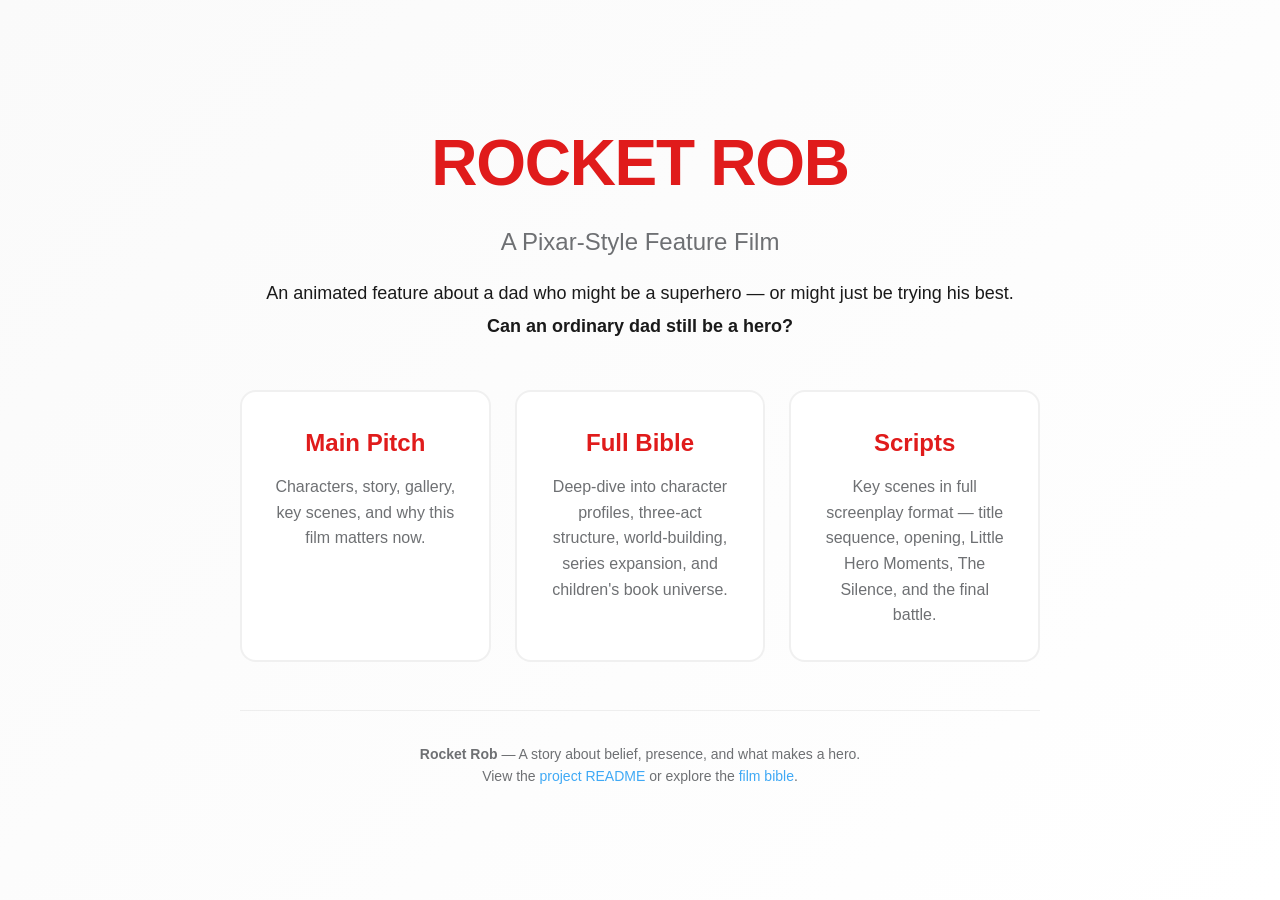
==== index.html @ 54503e6a "Create index.html" ====
<!DOCTYPE html>
<html lang="en">
<head>
  <meta charset="UTF-8">
  <meta name="viewport" content="width=device-width, initial-scale=1.0">
  <title>Rocket Rob — Pixar-Style Feature Film</title>
  <style>
    :root {
      --rocket-red: #E01B1B;
      --slate-gray: #6E7073;
      --warm-gold: #D79B2E;
      --sky-blue: #3FA9F5;
      --deep-navy: #1A2744;
      --white: #FFFFFF;
      --off-white: #FAFAFA;
      --text-dark: #1A1A1A;
    }

    * {
      margin: 0;
      padding: 0;
      box-sizing: border-box;
    }

    body {
      font-family: -apple-system, BlinkMacSystemFont, 'Segoe UI', 'Helvetica Neue', Arial, sans-serif;
      color: var(--text-dark);
      background: linear-gradient(135deg, var(--off-white) 0%, var(--white) 100%);
      line-height: 1.6;
      -webkit-font-smoothing: antialiased;
      min-height: 100vh;
      display: flex;
      align-items: center;
      justify-content: center;
      padding: 2rem;
    }

    .container {
      max-width: 800px;
      text-align: center;
    }

    .logo {
      font-size: 4rem;
      font-weight: 800;
      color: var(--rocket-red);
      margin-bottom: 0.5rem;
      letter-spacing: -0.02em;
    }

    .tagline {
      font-size: 1.5rem;
      color: var(--slate-gray);
      margin-bottom: 1rem;
      font-weight: 300;
    }

    .subtitle {
      font-size: 1.125rem;
      color: var(--text-dark);
      margin-bottom: 3rem;
      line-height: 1.8;
    }

    .links {
      display: grid;
      grid-template-columns: repeat(auto-fit, minmax(250px, 1fr));
      gap: 1.5rem;
      margin-bottom: 3rem;
    }

    .link-card {
      background: var(--white);
      border: 2px solid rgba(0, 0, 0, 0.06);
      border-radius: 16px;
      padding: 2rem;
      text-decoration: none;
      color: var(--text-dark);
      transition: all 0.3s ease;
      display: flex;
      flex-direction: column;
      gap: 0.75rem;
    }

    .link-card:hover {
      transform: translateY(-4px);
      box-shadow: 0 12px 40px rgba(0, 0, 0, 0.12);
      border-color: var(--rocket-red);
    }

    .link-card h2 {
      font-size: 1.5rem;
      color: var(--rocket-red);
      font-weight: 700;
    }

    .link-card p {
      font-size: 1rem;
      color: var(--slate-gray);
      line-height: 1.6;
    }

    .footer {
      margin-top: 3rem;
      padding-top: 2rem;
      border-top: 1px solid rgba(0, 0, 0, 0.06);
      color: var(--slate-gray);
      font-size: 0.875rem;
    }

    .footer a {
      color: var(--sky-blue);
      text-decoration: none;
    }

    .footer a:hover {
      text-decoration: underline;
    }

    @media (max-width: 768px) {
      .logo {
        font-size: 3rem;
      }

      .tagline {
        font-size: 1.25rem;
      }

      .subtitle {
        font-size: 1rem;
      }

      .links {
        grid-template-columns: 1fr;
      }
    }
  </style>
</head>
<body>
  <div class="container">
    <div class="logo">ROCKET ROB</div>
    <div class="tagline">A Pixar-Style Feature Film</div>
    <p class="subtitle">
      An animated feature about a dad who might be a superhero — or might just be trying his best.<br>
      <strong>Can an ordinary dad still be a hero?</strong>
    </p>

    <div class="links">
      <a href="docs/index.html" class="link-card">
        <h2>Main Pitch</h2>
        <p>Characters, story, gallery, key scenes, and why this film matters now.</p>
      </a>

      <a href="docs/bible.html" class="link-card">
        <h2>Full Bible</h2>
        <p>Deep-dive into character profiles, three-act structure, world-building, series expansion, and children's book universe.</p>
      </a>

      <a href="docs/scripts.html" class="link-card">
        <h2>Scripts</h2>
        <p>Key scenes in full screenplay format — title sequence, opening, Little Hero Moments, The Silence, and the final battle.</p>
      </a>
    </div>

    <div class="footer">
      <p>
        <strong>Rocket Rob</strong> — A story about belief, presence, and what makes a hero.<br>
        View the <a href="README.md">project README</a> or explore the <a href="bible/00-series-overview.md">film bible</a>.
      </p>
    </div>
  </div>
</body>
</html>
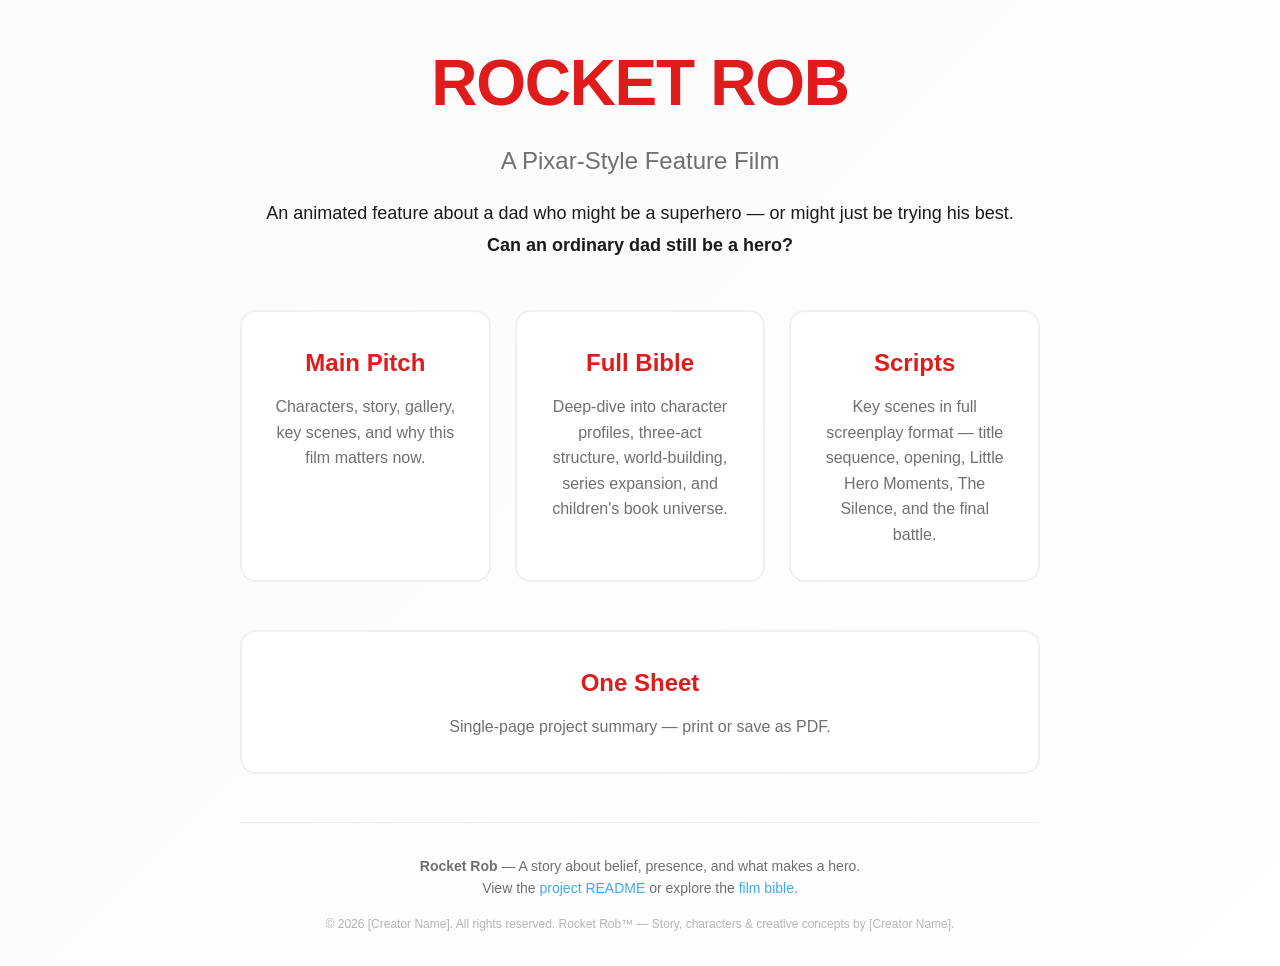
==== commit a3b92abd: "Name updates 2" ====
--- a/index.html
+++ b/index.html
@@ -162,11 +162,19 @@
       </a>
     </div>
 
+    <div class="links" style="grid-template-columns: 1fr;">
+      <a href="docs/onesheet.html" class="link-card" style="text-align:center;">
+        <h2>One Sheet</h2>
+        <p>Single-page project summary — print or save as PDF.</p>
+      </a>
+    </div>
+
     <div class="footer">
       <p>
         <strong>Rocket Rob</strong> — A story about belief, presence, and what makes a hero.<br>
         View the <a href="README.md">project README</a> or explore the <a href="bible/00-series-overview.md">film bible</a>.
       </p>
+      <p style="margin-top:1rem;font-size:0.75rem;opacity:0.5;">&copy; 2026 [Creator Name]. All rights reserved. Rocket Rob&trade; — Story, characters &amp; creative concepts by [Creator Name].</p>
     </div>
   </div>
 </body>
